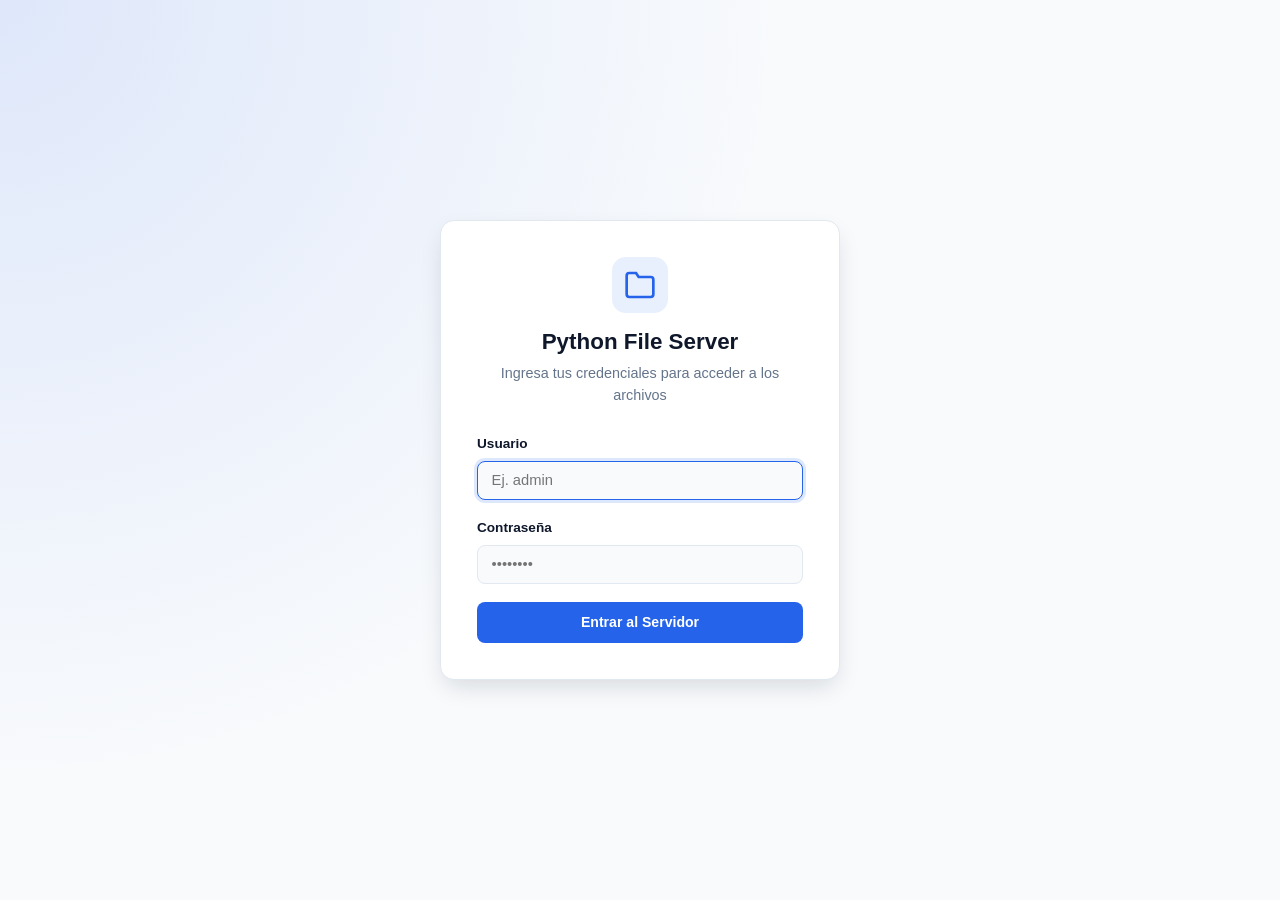
==== templates/login.html @ 7e4330cb "feat: initial commit of Python Modern File Server" ====
<!DOCTYPE html>
<html lang="es">
<head>
  <meta charset="UTF-8" />
  <meta name="viewport" content="width=device-width, initial-scale=1.0" />
  <title>Iniciar Sesión — File Server</title>
  <link rel="stylesheet" href="/static/styles.css" />
</head>
<body class="login-body">
  <div class="login-card">
    <div class="login-header">
      <div class="brand-logo">
        <svg viewBox="0 0 24 24" width="32" height="32" fill="none" stroke="currentColor" stroke-width="2">
          <path d="M22 19a2 2 0 0 1-2 2H4a2 2 0 0 1-2-2V5a2 2 0 0 1 2-2h5l2 3h9a2 2 0 0 1 2 2z"></path>
        </svg>
      </div>
      <h1>Python File Server</h1>
      <p>Ingresa tus credenciales para acceder a los archivos</p>
    </div>

    <form id="loginForm" class="login-form">
      <div id="loginError" class="alert-error hidden"></div>

      <div class="form-group">
        <label for="username">Usuario</label>
        <input type="text" id="username" name="username" placeholder="Ej. admin" required autocomplete="username" autofocus />
      </div>

      <div class="form-group">
        <label for="password">Contraseña</label>
        <input type="password" id="password" name="password" placeholder="••••••••" required autocomplete="current-password" />
      </div>

      <button type="submit" id="submitBtn" class="btn btn-primary btn-block">
        <span>Entrar al Servidor</span>
      </button>
    </form>
  </div>

  <script>
    const form = document.getElementById('loginForm');
    const errorBox = document.getElementById('loginError');
    const submitBtn = document.getElementById('submitBtn');

    form.addEventListener('submit', async (e) => {
      e.preventDefault();
      errorBox.classList.add('hidden');
      submitBtn.disabled = true;

      const username = document.getElementById('username').value.trim();
      const password = document.getElementById('password').value;

      try {
        const res = await fetch('/api/login', {
          method: 'POST',
          headers: { 'Content-Type': 'application/json' },
          body: JSON.stringify({ username, password })
        });
        const data = await res.json();
        if (res.ok && data.ok) {
          window.location.href = '/';
        } else {
          errorBox.textContent = data.error || 'Error de autenticación';
          errorBox.classList.remove('hidden');
        }
      } catch (err) {
        errorBox.textContent = 'No se pudo conectar con el servidor.';
        errorBox.classList.remove('hidden');
      } finally {
        submitBtn.disabled = false;
      }
    });
  </script>
</body>
</html>
---- static/styles.css ----
:root {
  --bg: #f8fafc;
  --surface: #ffffff;
  --surface-hover: #f1f5f9;
  --border: #e2e8f0;
  --text: #0f172a;
  --text-muted: #64748b;
  --primary: #2563eb;
  --primary-hover: #1d4ed8;
  --danger: #ef4444;
  --danger-hover: #dc2626;
  --success: #10b981;
  --folder-color: #f59e0b;
  --file-color: #3b82f6;
  --shadow: 0 1px 3px rgba(15, 23, 42, 0.08), 0 1px 2px rgba(15, 23, 42, 0.04);
  --shadow-lg: 0 10px 25px -5px rgba(15, 23, 42, 0.15);
  --radius: 10px;
}

[data-theme="dark"] {
  --bg: #0b1120;
  --surface: #1e293b;
  --surface-hover: #334155;
  --border: #334155;
  --text: #f8fafc;
  --text-muted: #94a3b8;
  --primary: #3b82f6;
  --primary-hover: #2563eb;
  --shadow: 0 1px 3px rgba(0, 0, 0, 0.3);
  --shadow-lg: 0 10px 25px -5px rgba(0, 0, 0, 0.5);
}

* {
  box-sizing: border-box;
  margin: 0;
  padding: 0;
}

body {
  font-family: -apple-system, BlinkMacSystemFont, "Segoe UI", Roboto, Inter, sans-serif;
  background-color: var(--bg);
  color: var(--text);
  line-height: 1.5;
  min-height: 100vh;
}

.hidden {
  display: none !important;
}

/* --- Login Page --- */
.login-body {
  display: flex;
  align-items: center;
  justify-content: center;
  padding: 1.5rem;
  background: radial-gradient(circle at top left, rgba(37, 99, 235, 0.12), transparent 50%), var(--bg);
}

.login-card {
  background: var(--surface);
  border: 1px solid var(--border);
  border-radius: 14px;
  box-shadow: var(--shadow-lg);
  width: 100%;
  max-width: 400px;
  padding: 2.25rem;
}

.login-header {
  text-align: center;
  margin-bottom: 1.75rem;
}

.brand-logo {
  width: 56px;
  height: 56px;
  border-radius: 14px;
  background: rgba(37, 99, 235, 0.1);
  color: var(--primary);
  display: inline-flex;
  align-items: center;
  justify-content: center;
  margin-bottom: 0.75rem;
}

.login-header h1 {
  font-size: 1.4rem;
  font-weight: 700;
}

.login-header p {
  font-size: 0.9rem;
  color: var(--text-muted);
  margin-top: 0.25rem;
}

.form-group {
  margin-bottom: 1.15rem;
}

.form-group label,
.modal-body label {
  display: block;
  font-size: 0.85rem;
  font-weight: 600;
  margin-bottom: 0.4rem;
}

input[type="text"],
input[type="password"],
input[type="search"] {
  width: 100%;
  padding: 0.65rem 0.85rem;
  border: 1px solid var(--border);
  border-radius: 8px;
  background: var(--bg);
  color: var(--text);
  font-size: 0.92rem;
  outline: none;
  transition: border-color 0.15s, box-shadow 0.15s;
}

input:focus {
  border-color: var(--primary);
  box-shadow: 0 0 0 3px rgba(37, 99, 235, 0.15);
}

.alert-error {
  background: rgba(239, 68, 68, 0.1);
  color: var(--danger);
  border: 1px solid rgba(239, 68, 68, 0.25);
  border-radius: 8px;
  padding: 0.65rem 0.85rem;
  font-size: 0.85rem;
  margin-bottom: 1rem;
}

/* --- Topbar --- */
.topbar {
  background: var(--surface);
  border-bottom: 1px solid var(--border);
  padding: 0.75rem 1.5rem;
  display: flex;
  align-items: center;
  justify-content: space-between;
  gap: 1rem;
  position: sticky;
  top: 0;
  z-index: 20;
}

.topbar-left {
  display: flex;
  align-items: center;
  gap: 1.25rem;
  flex: 1;
}

.brand {
  display: flex;
  align-items: center;
  gap: 0.6rem;
  cursor: pointer;
  user-select: none;
}

.brand-icon {
  background: var(--primary);
  color: #fff;
  width: 36px;
  height: 36px;
  border-radius: 8px;
  display: flex;
  align-items: center;
  justify-content: center;
}

.brand-title {
  font-weight: 700;
  font-size: 1.1rem;
  white-space: nowrap;
}

.search-wrapper {
  position: relative;
  max-width: 360px;
  width: 100%;
}

.search-icon {
  position: absolute;
  left: 0.75rem;
  top: 50%;
  transform: translateY(-50%);
  color: var(--text-muted);
  pointer-events: none;
}

#searchInput {
  padding-left: 2.25rem;
}

.topbar-right {
  display: flex;
  align-items: center;
  gap: 0.85rem;
}

.disk-info {
  display: flex;
  flex-direction: column;
  gap: 0.25rem;
  min-width: 145px;
}

.disk-text {
  font-size: 0.75rem;
  color: var(--text-muted);
  text-align: right;
}

.disk-bar {
  height: 6px;
  background: var(--border);
  border-radius: 999px;
  overflow: hidden;
}

.disk-fill {
  height: 100%;
  background: var(--primary);
  transition: width 0.3s ease;
}

/* --- Buttons --- */
.btn {
  display: inline-flex;
  align-items: center;
  justify-content: center;
  gap: 0.45rem;
  padding: 0.55rem 1rem;
  border-radius: 8px;
  font-size: 0.88rem;
  font-weight: 600;
  border: 1px solid transparent;
  cursor: pointer;
  text-decoration: none;
  transition: all 0.15s ease;
  white-space: nowrap;
}

.btn:disabled {
  opacity: 0.6;
  cursor: not-allowed;
}

.btn-block {
  width: 100%;
  padding: 0.7rem;
}

.btn-sm {
  padding: 0.4rem 0.75rem;
  font-size: 0.82rem;
}

.btn-icon {
  padding: 0.5rem;
  background: transparent;
  border: 1px solid var(--border);
  color: var(--text);
}

.btn-icon:hover {
  background: var(--surface-hover);
}

.btn-primary {
  background: var(--primary);
  color: #ffffff;
}

.btn-primary:hover {
  background: var(--primary-hover);
}

.btn-secondary {
  background: var(--surface);
  color: var(--text);
  border-color: var(--border);
}

.btn-secondary:hover {
  background: var(--surface-hover);
}

.btn-outline {
  background: transparent;
  color: var(--text);
  border-color: var(--border);
}

.btn-outline:hover {
  background: var(--surface-hover);
}

/* --- Container & Toolbar --- */
.container {
  max-width: 1200px;
  margin: 0 auto;
  padding: 1.5rem;
}

.toolbar {
  display: flex;
  align-items: center;
  justify-content: space-between;
  flex-wrap: wrap;
  gap: 1rem;
  margin-bottom: 1.25rem;
}

.breadcrumbs {
  display: flex;
  align-items: center;
  flex-wrap: wrap;
  gap: 0.35rem;
  font-size: 0.95rem;
}

.crumb {
  color: var(--text-muted);
  cursor: pointer;
  padding: 0.25rem 0.5rem;
  border-radius: 6px;
  font-weight: 500;
  transition: background 0.15s, color 0.15s;
}

.crumb:hover {
  background: var(--surface-hover);
  color: var(--text);
}

.crumb.active {
  color: var(--text);
  font-weight: 700;
}

.crumb-sep {
  color: var(--text-muted);
  user-select: none;
}

.toolbar-actions {
  display: flex;
  align-items: center;
  gap: 0.6rem;
}

/* --- Upload Progress --- */
.upload-panel {
  background: var(--surface);
  border: 1px solid var(--border);
  border-radius: var(--radius);
  padding: 0.9rem 1.15rem;
  margin-bottom: 1.25rem;
  box-shadow: var(--shadow);
}

.upload-panel-header {
  display: flex;
  justify-content: space-between;
  font-size: 0.85rem;
  font-weight: 600;
  margin-bottom: 0.45rem;
}

.progress-track {
  height: 8px;
  background: var(--border);
  border-radius: 99px;
  overflow: hidden;
}

.progress-fill {
  height: 100%;
  background: var(--primary);
  transition: width 0.15s ease;
}

/* --- File Table --- */
.card {
  background: var(--surface);
  border: 1px solid var(--border);
  border-radius: var(--radius);
  box-shadow: var(--shadow);
  overflow: hidden;
}

.table-responsive {
  width: 100%;
  overflow-x: auto;
}

.file-table {
  width: 100%;
  border-collapse: collapse;
  text-align: left;
}

.file-table th {
  font-size: 0.78rem;
  text-transform: uppercase;
  letter-spacing: 0.04em;
  color: var(--text-muted);
  padding: 0.85rem 1.15rem;
  border-bottom: 1px solid var(--border);
  background: var(--bg);
}

.file-table td {
  padding: 0.8rem 1.15rem;
  border-bottom: 1px solid var(--border);
  font-size: 0.92rem;
  vertical-align: middle;
}

.file-table tbody tr:last-child td {
  border-bottom: none;
}

.file-table tbody tr:hover {
  background: var(--surface-hover);
}

.col-name {
  width: 50%;
}

.col-size,
.col-date {
  white-space: nowrap;
  color: var(--text-muted);
  font-size: 0.86rem;
}

.col-actions {
  text-align: right;
  white-space: nowrap;
}

.item-cell {
  display: flex;
  align-items: center;
  gap: 0.75rem;
  cursor: pointer;
}

.item-icon {
  flex-shrink: 0;
  display: flex;
  align-items: center;
  justify-content: center;
}

.item-icon.folder {
  color: var(--folder-color);
}

.item-icon.file {
  color: var(--file-color);
}

.item-name {
  font-weight: 500;
  color: var(--text);
  word-break: break-all;
}

.item-cell:hover .item-name {
  color: var(--primary);
}

.action-group {
  display: inline-flex;
  align-items: center;
  gap: 0.35rem;
}

.action-btn {
  background: transparent;
  border: 1px solid transparent;
  color: var(--text-muted);
  width: 32px;
  height: 32px;
  border-radius: 6px;
  display: inline-flex;
  align-items: center;
  justify-content: center;
  cursor: pointer;
  transition: all 0.15s;
}

.action-btn:hover {
  background: var(--bg);
  border-color: var(--border);
  color: var(--text);
}

.action-btn.danger:hover {
  color: var(--danger);
  border-color: rgba(239, 68, 68, 0.3);
  background: rgba(239, 68, 68, 0.08);
}

/* --- Empty State --- */
.empty-state {
  text-align: center;
  padding: 3.5rem 1.5rem;
  color: var(--text-muted);
}

.empty-state svg {
  margin-bottom: 0.75rem;
  opacity: 0.6;
}

.empty-state h3 {
  color: var(--text);
  font-size: 1.05rem;
  margin-bottom: 0.25rem;
}

.empty-state p {
  font-size: 0.88rem;
}

/* --- Drop Overlay --- */
.drop-overlay {
  position: fixed;
  inset: 0;
  background: rgba(15, 23, 42, 0.75);
  backdrop-filter: blur(4px);
  z-index: 100;
  display: flex;
  align-items: center;
  justify-content: center;
  padding: 2rem;
}

.drop-box {
  border: 3px dashed #60a5fa;
  border-radius: 20px;
  padding: 3.5rem 4rem;
  text-align: center;
  color: #ffffff;
  background: rgba(37, 99, 235, 0.15);
  pointer-events: none;
}

.drop-box h2 {
  margin-top: 1rem;
  font-size: 1.5rem;
}

.drop-box p {
  opacity: 0.85;
  margin-top: 0.35rem;
}

/* --- Modals --- */
.modal-backdrop {
  position: fixed;
  inset: 0;
  background: rgba(15, 23, 42, 0.6);
  backdrop-filter: blur(2px);
  display: flex;
  align-items: center;
  justify-content: center;
  padding: 1.25rem;
  z-index: 50;
}

.modal {
  background: var(--surface);
  border: 1px solid var(--border);
  border-radius: 12px;
  width: 100%;
  max-width: 440px;
  box-shadow: var(--shadow-lg);
  overflow: hidden;
}

.modal-lg {
  max-width: 820px;
}

.modal-header {
  display: flex;
  align-items: center;
  justify-content: space-between;
  padding: 1rem 1.25rem;
  border-bottom: 1px solid var(--border);
}

.modal-header h3 {
  font-size: 1.05rem;
  font-weight: 700;
  word-break: break-all;
}

.btn-close {
  background: none;
  border: none;
  font-size: 1.5rem;
  line-height: 1;
  color: var(--text-muted);
  cursor: pointer;
}

.modal-body {
  padding: 1.25rem;
}

.modal-footer {
  padding: 0.85rem 1.25rem;
  border-top: 1px solid var(--border);
  display: flex;
  justify-content: flex-end;
  gap: 0.6rem;
  background: var(--bg);
}

.preview-container {
  max-height: 70vh;
  overflow: auto;
  display: flex;
  align-items: center;
  justify-content: center;
}

.preview-container img,
.preview-container video {
  max-width: 100%;
  max-height: 62vh;
  border-radius: 6px;
}

.preview-container pre {
  width: 100%;
  background: var(--bg);
  padding: 1rem;
  border-radius: 8px;
  border: 1px solid var(--border);
  overflow-x: auto;
  font-size: 0.84rem;
  color: var(--text);
  white-space: pre-wrap;
}

/* --- Toasts --- */
.toast-container {
  position: fixed;
  bottom: 1.25rem;
  right: 1.25rem;
  display: flex;
  flex-direction: column;
  gap: 0.6rem;
  z-index: 90;
}

.toast {
  background: var(--surface);
  color: var(--text);
  border: 1px solid var(--border);
  border-left: 4px solid var(--primary);
  padding: 0.75rem 1rem;
  border-radius: 8px;
  box-shadow: var(--shadow-lg);
  font-size: 0.88rem;
  font-weight: 500;
  min-width: 240px;
  animation: slideIn 0.2s ease;
}

.toast.error {
  border-left-color: var(--danger);
}

.toast.success {
  border-left-color: var(--success);
}

@keyframes slideIn {
  from {
    opacity: 0;
    transform: translateY(10px);
  }
  to {
    opacity: 1;
    transform: translateY(0);
  }
}

@media (max-width: 680px) {
  .disk-info,
  .hide-mobile,
  .col-date {
    display: none;
  }
  .topbar {
    padding: 0.65rem 1rem;
  }
  .container {
    padding: 1rem;
  }
}
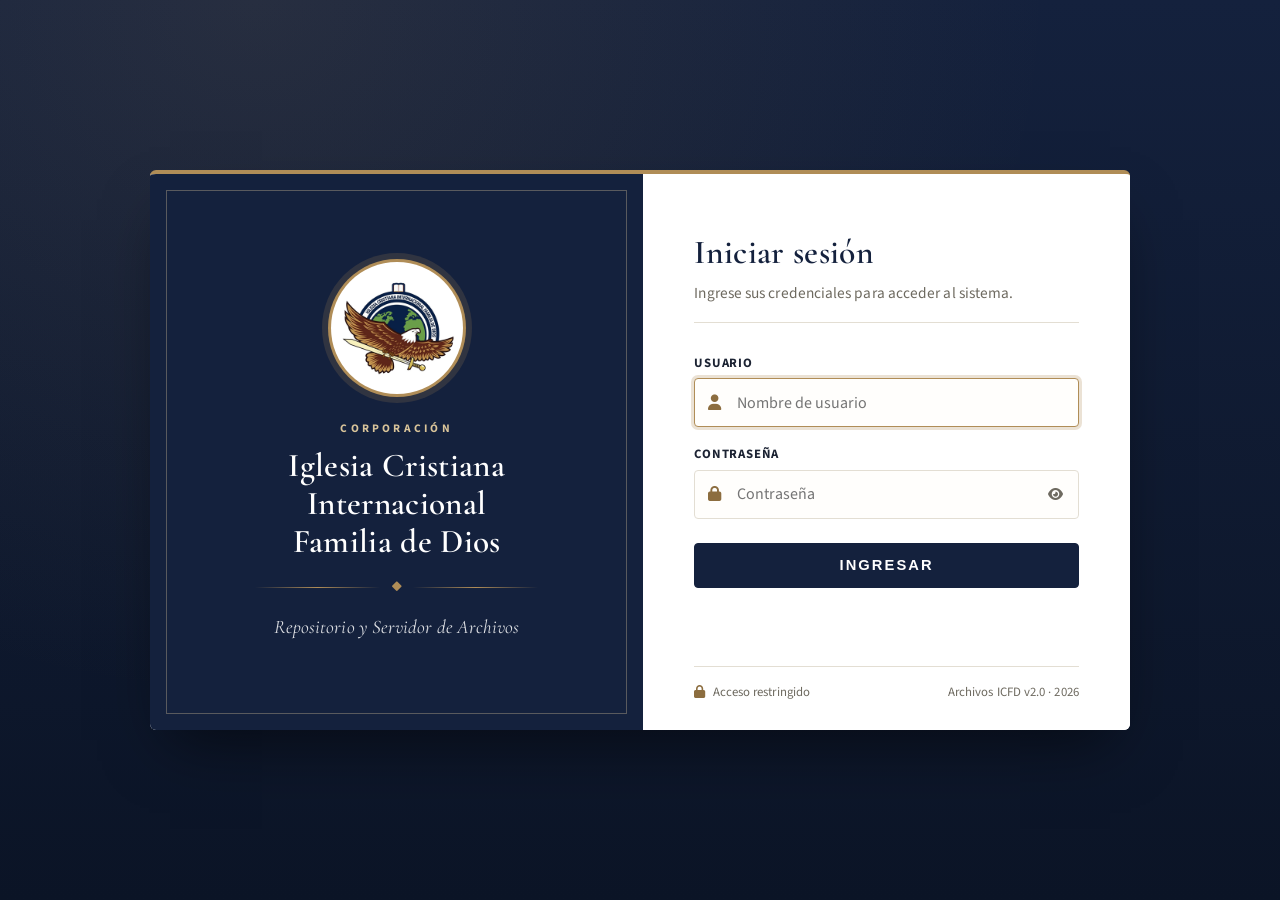
==== commit 61156d08: "style: apply institutional ICFD branding (navy & gold theme, typography, logo, split login)" ====
--- a/templates/login.html
+++ b/templates/login.html
@@ -3,41 +3,82 @@
 <head>
   <meta charset="UTF-8" />
   <meta name="viewport" content="width=device-width, initial-scale=1.0" />
-  <title>Iniciar Sesión — File Server</title>
+  <title>Iniciar Sesión · Archivos ICFD</title>
+  <!-- Tipografías Institucionales ICFD -->
+  <link rel="preconnect" href="https://fonts.googleapis.com" />
+  <link rel="preconnect" href="https://fonts.gstatic.com" crossorigin />
+  <link href="https://fonts.googleapis.com/css2?family=Cormorant+Garamond:ital,wght@0,500;0,600;0,700;1,600;1,700&family=Source+Sans+3:wght@400;500;600;700&display=swap" rel="stylesheet" />
+  <!-- Font Awesome 6 -->
+  <link rel="stylesheet" href="https://cdnjs.cloudflare.com/ajax/libs/font-awesome/6.5.1/css/all.min.css" />
   <link rel="stylesheet" href="/static/styles.css" />
 </head>
 <body class="login-body">
-  <div class="login-card">
-    <div class="login-header">
-      <div class="brand-logo">
-        <svg viewBox="0 0 24 24" width="32" height="32" fill="none" stroke="currentColor" stroke-width="2">
-          <path d="M22 19a2 2 0 0 1-2 2H4a2 2 0 0 1-2-2V5a2 2 0 0 1 2-2h5l2 3h9a2 2 0 0 1 2 2z"></path>
-        </svg>
-      </div>
-      <h1>Python File Server</h1>
-      <p>Ingresa tus credenciales para acceder a los archivos</p>
-    </div>
-
-    <form id="loginForm" class="login-form">
-      <div id="loginError" class="alert-error hidden"></div>
-
-      <div class="form-group">
-        <label for="username">Usuario</label>
-        <input type="text" id="username" name="username" placeholder="Ej. admin" required autocomplete="username" autofocus />
+  <div class="login-wrapper">
+    <div class="login-card-split">
+      <!-- Panel Institucional ICFD -->
+      <div class="hero-panel">
+        <div class="hero-seal">
+          <img src="/static/img/logo.png" alt="Logo ICFD" />
+        </div>
+        <div class="hero-eyebrow">Corporación</div>
+        <h1 class="hero-title">Iglesia Cristiana Internacional<br />Familia de Dios</h1>
+        <div class="hero-rule"><i class="fas fa-diamond"></i></div>
+        <div class="hero-subtitle">Repositorio y Servidor de Archivos</div>
       </div>
 
-      <div class="form-group">
-        <label for="password">Contraseña</label>
-        <input type="password" id="password" name="password" placeholder="••••••••" required autocomplete="current-password" />
+      <!-- Panel de Formulario -->
+      <div class="form-panel">
+        <div>
+          <h2 class="form-title">Iniciar sesión</h2>
+          <p class="form-sub">Ingrese sus credenciales para acceder al sistema.</p>
+
+          <form id="loginForm">
+            <div id="loginError" class="alert-error hidden"></div>
+
+            <div class="form-group">
+              <label for="username" class="form-label">Usuario</label>
+              <div class="input-group-custom">
+                <i class="fas fa-user input-icon"></i>
+                <input type="text" id="username" name="username" class="form-control-icfd" placeholder="Nombre de usuario" required autocomplete="username" autofocus />
+              </div>
+            </div>
+
+            <div class="form-group" style="margin-bottom: 1.5rem;">
+              <label for="password" class="form-label">Contraseña</label>
+              <div class="input-group-custom">
+                <i class="fas fa-lock input-icon"></i>
+                <input type="password" id="password" name="password" class="form-control-icfd" placeholder="Contraseña" required autocomplete="current-password" />
+                <button type="button" class="btn-toggle-password" id="togglePassword" title="Mostrar u ocultar contraseña">
+                  <i class="fas fa-eye" id="togglePasswordIcon"></i>
+                </button>
+              </div>
+            </div>
+
+            <button type="submit" id="submitBtn" class="btn-login">Ingresar</button>
+          </form>
+        </div>
+
+        <div class="login-footer">
+          <span><i class="fas fa-lock"></i> Acceso restringido</span>
+          <span>Archivos ICFD v2.0 · 2026</span>
+        </div>
       </div>
-
-      <button type="submit" id="submitBtn" class="btn btn-primary btn-block">
-        <span>Entrar al Servidor</span>
-      </button>
-    </form>
+    </div>
   </div>
 
   <script>
+    const toggleBtn = document.getElementById('togglePassword');
+    const passwordInput = document.getElementById('password');
+    const icon = document.getElementById('togglePasswordIcon');
+    if (toggleBtn && passwordInput && icon) {
+      toggleBtn.addEventListener('click', () => {
+        const isPassword = passwordInput.getAttribute('type') === 'password';
+        passwordInput.setAttribute('type', isPassword ? 'text' : 'password');
+        icon.classList.toggle('fa-eye', !isPassword);
+        icon.classList.toggle('fa-eye-slash', isPassword);
+      });
+    }
+
     const form = document.getElementById('loginForm');
     const errorBox = document.getElementById('loginError');
     const submitBtn = document.getElementById('submitBtn');
--- a/static/styles.css
+++ b/static/styles.css
@@ -1,33 +1,73 @@
+/* =====================================================================
+   ARCHIVOS ICFD — Tema institucional "Azul marino y dorado"
+   Basado en la identidad visual de ERP ICFD (Iglesia Cristiana
+   Internacional Familia de Dios).
+   ===================================================================== */
+
 :root {
-  --bg: #f8fafc;
-  --surface: #ffffff;
-  --surface-hover: #f1f5f9;
-  --border: #e2e8f0;
-  --text: #0f172a;
-  --text-muted: #64748b;
-  --primary: #2563eb;
-  --primary-hover: #1d4ed8;
-  --danger: #ef4444;
-  --danger-hover: #dc2626;
-  --success: #10b981;
-  --folder-color: #f59e0b;
-  --file-color: #3b82f6;
-  --shadow: 0 1px 3px rgba(15, 23, 42, 0.08), 0 1px 2px rgba(15, 23, 42, 0.04);
-  --shadow-lg: 0 10px 25px -5px rgba(15, 23, 42, 0.15);
-  --radius: 10px;
+  /* Paleta institucional ICFD */
+  --icfd-navy-950: #0B1426;
+  --icfd-navy-900: #111D35;
+  --icfd-navy-800: #14213D;
+  --icfd-navy-700: #1F3157;
+  --icfd-navy-600: #2C4270;
+  --icfd-navy-100: #E6EAF2;
+  --icfd-gold:       #B08D57;
+  --icfd-gold-dark:  #8C6D3F;
+  --icfd-gold-light: #D9C49A;
+  --icfd-gold-50:    #F6F0E4;
+  --icfd-ivory:      #F7F5F0;
+  --icfd-paper:      #FFFFFF;
+  --icfd-line:       #E3DED3;
+  --icfd-line-soft:  #EEEAE1;
+  --icfd-ink:        #1C2333;
+  --icfd-muted:      #6E6A60;
+
+  /* Colores semánticos sobrios */
+  --icfd-green:  #2F6B4F;
+  --icfd-red:    #9B2C2C;
+  --icfd-blue:   #3D5A80;
+  --icfd-amber:  #A86F1D;
+
+  --icfd-serif: 'Cormorant Garamond', 'Georgia', 'Times New Roman', serif;
+  --icfd-sans:  'Source Sans 3', 'Segoe UI', -apple-system, BlinkMacSystemFont, Roboto, sans-serif;
+
+  --icfd-radius: 6px;
+  --icfd-radius-sm: 4px;
+  --icfd-shadow: 0 1px 2px rgba(17, 29, 53, 0.04), 0 8px 24px rgba(17, 29, 53, 0.06);
+
+  /* Variables mapeadas a la interfaz */
+  --bg: var(--icfd-ivory);
+  --surface: var(--icfd-paper);
+  --surface-hover: var(--icfd-gold-50);
+  --border: var(--icfd-line);
+  --text: var(--icfd-ink);
+  --text-muted: var(--icfd-muted);
+  --primary: var(--icfd-navy-800);
+  --primary-hover: var(--icfd-navy-700);
+  --danger: var(--icfd-red);
+  --danger-hover: #742020;
+  --success: var(--icfd-green);
+  --folder-color: var(--icfd-gold);
+  --file-color: var(--icfd-navy-700);
+  --shadow: var(--icfd-shadow);
+  --shadow-lg: 0 14px 30px rgba(11, 20, 38, 0.16);
+  --radius: var(--icfd-radius);
 }
 
 [data-theme="dark"] {
-  --bg: #0b1120;
-  --surface: #1e293b;
-  --surface-hover: #334155;
-  --border: #334155;
-  --text: #f8fafc;
-  --text-muted: #94a3b8;
-  --primary: #3b82f6;
-  --primary-hover: #2563eb;
-  --shadow: 0 1px 3px rgba(0, 0, 0, 0.3);
-  --shadow-lg: 0 10px 25px -5px rgba(0, 0, 0, 0.5);
+  --bg: #0B1426;
+  --surface: #111D35;
+  --surface-hover: #1F3157;
+  --border: #2C4270;
+  --text: #F7F5F0;
+  --text-muted: #D9C49A;
+  --primary: #B08D57;
+  --primary-hover: #8C6D3F;
+  --folder-color: #D9C49A;
+  --file-color: #E6EAF2;
+  --shadow: 0 2px 10px rgba(0, 0, 0, 0.4);
+  --shadow-lg: 0 14px 32px rgba(0, 0, 0, 0.65);
 }
 
 * {
@@ -36,111 +76,370 @@
   padding: 0;
 }
 
+html {
+  -webkit-font-smoothing: antialiased;
+}
+
 body {
-  font-family: -apple-system, BlinkMacSystemFont, "Segoe UI", Roboto, Inter, sans-serif;
+  font-family: var(--icfd-sans);
   background-color: var(--bg);
   color: var(--text);
   line-height: 1.5;
   min-height: 100vh;
+  display: flex;
+  flex-direction: column;
+  letter-spacing: 0.005em;
+}
+
+::selection {
+  background: var(--icfd-gold-light);
+  color: var(--icfd-navy-900);
+}
+
+h1, h2, h3, h4, h5 {
+  font-family: var(--icfd-serif);
+  font-weight: 600;
+  color: var(--text);
+  letter-spacing: 0.01em;
+}
+
+h1 > i, h2 > i, h3 > i, .section-heading > i {
+  color: var(--icfd-gold);
+  margin-right: 0.4rem;
+}
+
+.section-heading {
+  font-size: 1.75rem;
 }
 
 .hidden {
   display: none !important;
 }
 
-/* --- Login Page --- */
+/* =====================================================================
+   PÁGINA DE LOGIN INSTITUCIONAL ICFD (Split Hero + Form)
+   ===================================================================== */
 .login-body {
+  min-height: 100vh;
+  margin: 0;
   display: flex;
   align-items: center;
   justify-content: center;
-  padding: 1.5rem;
-  background: radial-gradient(circle at top left, rgba(37, 99, 235, 0.12), transparent 50%), var(--bg);
-}
-
-.login-card {
-  background: var(--surface);
-  border: 1px solid var(--border);
-  border-radius: 14px;
-  box-shadow: var(--shadow-lg);
+  padding: clamp(12px, 3vh, 32px);
+  background-color: var(--icfd-navy-900);
+  background-image:
+    radial-gradient(ellipse at 20% 0%, rgba(176, 141, 87, 0.12) 0%, transparent 55%),
+    linear-gradient(180deg, var(--icfd-navy-800) 0%, var(--icfd-navy-950) 100%);
+}
+
+.login-wrapper {
   width: 100%;
-  max-width: 400px;
-  padding: 2.25rem;
-}
-
-.login-header {
+  max-width: 980px;
+}
+
+.login-card-split {
+  display: flex;
+  min-height: clamp(460px, 68vh, 560px);
+  background: var(--icfd-paper);
+  border-radius: var(--icfd-radius);
+  overflow: hidden;
+  box-shadow: 0 30px 60px -20px rgba(0, 0, 0, 0.55);
+  border-top: 4px solid var(--icfd-gold);
+}
+
+/* Panel izquierdo institucional */
+.hero-panel {
+  flex: 1.05;
+  position: relative;
+  display: flex;
+  flex-direction: column;
+  align-items: center;
+  justify-content: center;
   text-align: center;
-  margin-bottom: 1.75rem;
-}
-
-.brand-logo {
-  width: 56px;
-  height: 56px;
-  border-radius: 14px;
-  background: rgba(37, 99, 235, 0.1);
-  color: var(--primary);
-  display: inline-flex;
-  align-items: center;
-  justify-content: center;
-  margin-bottom: 0.75rem;
-}
-
-.login-header h1 {
-  font-size: 1.4rem;
+  padding: clamp(28px, 5vh, 52px) clamp(24px, 3.5vw, 48px);
+  color: #fff;
+  background: var(--icfd-navy-800);
+}
+
+.hero-panel::before {
+  content: "";
+  position: absolute;
+  inset: 16px;
+  border: 1px solid rgba(217, 196, 154, 0.35);
+  pointer-events: none;
+}
+
+.hero-seal {
+  width: 132px;
+  height: 132px;
+  border-radius: 50%;
+  background: #fff;
+  padding: 8px;
+  box-shadow: 0 0 0 3px var(--icfd-gold), 0 0 0 9px rgba(176, 141, 87, 0.18);
+  margin-bottom: 1.6rem;
+  overflow: hidden;
+}
+
+.hero-seal img {
+  width: 100%;
+  height: 100%;
+  object-fit: contain;
+  border-radius: 50%;
+}
+
+.hero-eyebrow {
+  font-size: 0.72rem;
   font-weight: 700;
-}
-
-.login-header p {
-  font-size: 0.9rem;
-  color: var(--text-muted);
-  margin-top: 0.25rem;
-}
-
+  letter-spacing: 0.28em;
+  text-transform: uppercase;
+  color: var(--icfd-gold-light);
+  margin-bottom: 0.6rem;
+}
+
+.hero-title {
+  font-family: var(--icfd-serif);
+  font-size: clamp(1.7rem, 2.6vw, 2.15rem);
+  font-weight: 600;
+  line-height: 1.15;
+  color: #fff !important;
+  margin: 0;
+}
+
+.hero-rule {
+  display: flex;
+  align-items: center;
+  gap: 0.7rem;
+  width: 70%;
+  margin: 1.3rem auto;
+  color: var(--icfd-gold);
+  font-size: 0.6rem;
+}
+
+.hero-rule::before,
+.hero-rule::after {
+  content: "";
+  flex: 1;
+  height: 1px;
+  background: linear-gradient(90deg, transparent, var(--icfd-gold), transparent);
+}
+
+.hero-subtitle {
+  font-family: var(--icfd-serif);
+  font-style: italic;
+  font-size: 1.2rem;
+  color: rgba(255, 255, 255, 0.85);
+}
+
+/* Panel derecho de formulario */
+.form-panel {
+  flex: 1;
+  display: flex;
+  flex-direction: column;
+  justify-content: space-between;
+  padding: clamp(32px, 6vh, 56px) clamp(28px, 4vw, 56px) 28px;
+  background: var(--icfd-paper);
+  color: var(--icfd-ink);
+}
+
+.form-title {
+  font-family: var(--icfd-serif);
+  font-size: 2.1rem;
+  font-weight: 600;
+  color: var(--icfd-navy-800) !important;
+  margin: 0;
+}
+
+.form-sub {
+  color: var(--icfd-muted);
+  margin: 0.2rem 0 1.9rem;
+  padding-bottom: 1.1rem;
+  border-bottom: 1px solid var(--icfd-line);
+  font-size: 0.96rem;
+}
+
+.form-label {
+  display: block;
+  font-size: 0.76rem;
+  font-weight: 700;
+  letter-spacing: 0.12em;
+  text-transform: uppercase;
+  color: var(--icfd-navy-700);
+  margin-bottom: 0.4rem;
+}
+
+.input-group-custom {
+  position: relative;
+}
+
+.input-group-custom .input-icon {
+  position: absolute;
+  left: 14px;
+  top: 50%;
+  transform: translateY(-50%);
+  color: var(--icfd-gold-dark);
+  font-size: 0.95rem;
+  pointer-events: none;
+}
+
+.form-control-icfd {
+  width: 100%;
+  padding: 0.78rem 2.8rem 0.78rem 2.6rem !important;
+  font-size: 1rem !important;
+  background: #FFFEFC !important;
+  color: var(--icfd-ink) !important;
+  border: 1px solid var(--icfd-line) !important;
+  border-radius: var(--icfd-radius-sm) !important;
+}
+
+.form-control-icfd:focus {
+  border-color: var(--icfd-gold) !important;
+  box-shadow: 0 0 0 3px rgba(176, 141, 87, 0.25) !important;
+}
+
+.btn-toggle-password {
+  position: absolute;
+  right: 8px;
+  top: 50%;
+  transform: translateY(-50%);
+  border: none;
+  background: transparent;
+  color: var(--icfd-muted);
+  padding: 6px 8px;
+  cursor: pointer;
+}
+
+.btn-toggle-password:hover {
+  color: var(--icfd-navy-800);
+}
+
+.btn-login {
+  width: 100%;
+  padding: 0.85rem;
+  font-size: 0.92rem;
+  font-weight: 700;
+  letter-spacing: 0.14em;
+  text-transform: uppercase;
+  color: #fff;
+  background: var(--icfd-navy-800);
+  border: 1px solid var(--icfd-navy-800);
+  border-radius: var(--icfd-radius-sm);
+  cursor: pointer;
+  transition: background-color 0.2s ease, border-color 0.2s ease;
+}
+
+.btn-login:hover,
+.btn-login:focus {
+  color: #fff;
+  background: var(--icfd-navy-700);
+  border-color: var(--icfd-gold);
+}
+
+.login-footer {
+  margin-top: 2rem;
+  padding-top: 1rem;
+  border-top: 1px solid var(--icfd-line);
+  display: flex;
+  justify-content: space-between;
+  font-size: 0.8rem;
+  color: var(--icfd-muted);
+}
+
+.login-footer i {
+  color: var(--icfd-gold-dark);
+  margin-right: 0.25rem;
+}
+
+@media (max-width: 820px) {
+  .login-card-split {
+    flex-direction: column;
+  }
+  .hero-panel {
+    padding: 36px 24px 30px;
+  }
+  .hero-seal {
+    width: 96px;
+    height: 96px;
+    margin-bottom: 1.1rem;
+  }
+  .hero-rule {
+    margin: 0.9rem auto;
+  }
+  .form-panel {
+    padding: 30px 24px 22px;
+  }
+}
+
+/* =====================================================================
+   FORMULARIOS GENERALES Y ALERTAS
+   ===================================================================== */
 .form-group {
-  margin-bottom: 1.15rem;
+  margin-bottom: 1.1rem;
 }
 
 .form-group label,
 .modal-body label {
   display: block;
-  font-size: 0.85rem;
-  font-weight: 600;
-  margin-bottom: 0.4rem;
+  font-size: 0.8rem;
+  font-weight: 700;
+  letter-spacing: 0.06em;
+  text-transform: uppercase;
+  color: var(--text);
+  margin-bottom: 0.35rem;
 }
 
 input[type="text"],
 input[type="password"],
-input[type="search"] {
+input[type="search"],
+input[type="number"],
+.form-select {
   width: 100%;
-  padding: 0.65rem 0.85rem;
+  padding: 0.6rem 0.8rem;
   border: 1px solid var(--border);
-  border-radius: 8px;
-  background: var(--bg);
-  color: var(--text);
-  font-size: 0.92rem;
+  border-radius: var(--icfd-radius-sm);
+  background: var(--surface);
+  color: var(--text);
+  font-size: 0.94rem;
+  font-family: var(--icfd-sans);
   outline: none;
   transition: border-color 0.15s, box-shadow 0.15s;
 }
 
-input:focus {
-  border-color: var(--primary);
-  box-shadow: 0 0 0 3px rgba(37, 99, 235, 0.15);
+input:focus,
+.form-select:focus,
+.code-editor:focus {
+  border-color: var(--icfd-gold);
+  box-shadow: 0 0 0 3px rgba(176, 141, 87, 0.25);
 }
 
 .alert-error {
-  background: rgba(239, 68, 68, 0.1);
-  color: var(--danger);
-  border: 1px solid rgba(239, 68, 68, 0.25);
-  border-radius: 8px;
+  background: #F6E7E5;
+  color: #6E1E1E;
+  border: 1px solid #E2C0BC;
+  border-left: 4px solid var(--icfd-red);
+  border-radius: var(--icfd-radius-sm);
   padding: 0.65rem 0.85rem;
-  font-size: 0.85rem;
+  font-size: 0.88rem;
   margin-bottom: 1rem;
 }
 
-/* --- Topbar --- */
+.alert-success {
+  background: #E7F0EA;
+  color: #1F4A36;
+  border: 1px solid #BFD6C8;
+  border-left: 4px solid var(--icfd-green);
+  border-radius: var(--icfd-radius-sm);
+  padding: 0.75rem;
+  font-size: 0.88rem;
+}
+
+/* =====================================================================
+   BARRA DE NAVEGACIÓN INSTITUCIONAL (Azul Marino + Borde Dorado)
+   ===================================================================== */
 .topbar {
-  background: var(--surface);
-  border-bottom: 1px solid var(--border);
-  padding: 0.75rem 1.5rem;
+  background: var(--icfd-navy-800);
+  border-bottom: 3px solid var(--icfd-gold);
+  box-shadow: 0 2px 12px rgba(11, 20, 38, 0.18);
+  padding: 0.55rem 1.75rem;
   display: flex;
   align-items: center;
   justify-content: space-between;
@@ -148,44 +447,100 @@
   position: sticky;
   top: 0;
   z-index: 20;
+  flex-wrap: wrap;
 }
 
 .topbar-left {
   display: flex;
   align-items: center;
-  gap: 1.25rem;
-  flex: 1;
+  gap: 1.5rem;
+  flex-wrap: wrap;
 }
 
 .brand {
   display: flex;
   align-items: center;
-  gap: 0.6rem;
+  gap: 0.75rem;
   cursor: pointer;
   user-select: none;
-}
-
-.brand-icon {
-  background: var(--primary);
   color: #fff;
-  width: 36px;
-  height: 36px;
-  border-radius: 8px;
-  display: flex;
-  align-items: center;
-  justify-content: center;
-}
-
-.brand-title {
+}
+
+.brand-logo-img {
+  width: 42px;
+  height: 42px;
+  border-radius: 50%;
+  background: #fff;
+  padding: 2px;
+  object-fit: contain;
+  box-shadow: 0 0 0 2px var(--icfd-gold);
+}
+
+.brand-text {
+  display: flex;
+  flex-direction: column;
+  line-height: 1.05;
+}
+
+.brand-name {
+  font-family: var(--icfd-serif);
+  font-size: 1.45rem;
   font-weight: 700;
-  font-size: 1.1rem;
-  white-space: nowrap;
+  letter-spacing: 0.05em;
+  color: #fff;
+}
+
+.brand-sub {
+  font-size: 0.65rem;
+  font-weight: 600;
+  letter-spacing: 0.22em;
+  text-transform: uppercase;
+  color: var(--icfd-gold-light);
+}
+
+/* Pestañas en barra superior */
+.nav-tabs {
+  display: flex;
+  align-items: center;
+  gap: 0.2rem;
+}
+
+.nav-tab {
+  background: transparent;
+  border: none;
+  border-bottom: 2px solid transparent;
+  color: rgba(255, 255, 255, 0.82);
+  font-family: var(--icfd-sans);
+  font-size: 0.83rem;
+  font-weight: 600;
+  letter-spacing: 0.06em;
+  text-transform: uppercase;
+  padding: 0.55rem 0.85rem;
+  cursor: pointer;
+  transition: color 0.2s ease, border-color 0.2s ease;
+}
+
+.nav-tab i {
+  color: var(--icfd-gold-light);
+  margin-right: 0.35rem;
+}
+
+.nav-tab:hover,
+.nav-tab.active {
+  color: #fff;
+  border-bottom-color: var(--icfd-gold);
+}
+
+/* Buscador y controles derechos en navbar */
+.topbar-right {
+  display: flex;
+  align-items: center;
+  gap: 0.75rem;
 }
 
 .search-wrapper {
   position: relative;
-  max-width: 360px;
-  width: 100%;
+  width: 220px;
 }
 
 .search-icon {
@@ -193,56 +548,95 @@
   left: 0.75rem;
   top: 50%;
   transform: translateY(-50%);
-  color: var(--text-muted);
+  color: var(--icfd-gold-light);
+  font-size: 0.85rem;
   pointer-events: none;
 }
 
 #searchInput {
-  padding-left: 2.25rem;
-}
-
-.topbar-right {
-  display: flex;
-  align-items: center;
-  gap: 0.85rem;
+  padding: 0.42rem 0.75rem 0.42rem 2.15rem;
+  background: rgba(255, 255, 255, 0.09);
+  border: 1px solid rgba(217, 196, 154, 0.35);
+  color: #fff;
+  font-size: 0.86rem;
+  border-radius: var(--icfd-radius-sm);
+}
+
+#searchInput::placeholder {
+  color: rgba(255, 255, 255, 0.6);
+}
+
+#searchInput:focus {
+  background: rgba(255, 255, 255, 0.15);
+  border-color: var(--icfd-gold);
+}
+
+.user-pill {
+  font-size: 0.78rem;
+  font-weight: 600;
+  background: rgba(255, 255, 255, 0.08);
+  border: 1px solid rgba(217, 196, 154, 0.35);
+  padding: 0.28rem 0.7rem;
+  border-radius: 99px;
+  color: var(--icfd-gold-light);
 }
 
 .disk-info {
   display: flex;
   flex-direction: column;
-  gap: 0.25rem;
-  min-width: 145px;
+  gap: 0.2rem;
+  min-width: 140px;
 }
 
 .disk-text {
-  font-size: 0.75rem;
-  color: var(--text-muted);
+  font-size: 0.72rem;
+  color: rgba(255, 255, 255, 0.78);
   text-align: right;
 }
 
 .disk-bar {
-  height: 6px;
-  background: var(--border);
+  height: 5px;
+  background: rgba(255, 255, 255, 0.18);
   border-radius: 999px;
   overflow: hidden;
 }
 
 .disk-fill {
   height: 100%;
-  background: var(--primary);
+  background: var(--icfd-gold);
   transition: width 0.3s ease;
 }
 
-/* --- Buttons --- */
+.btn-nav-icon,
+.btn-nav-logout {
+  background: rgba(255, 255, 255, 0.08);
+  border: 1px solid rgba(217, 196, 154, 0.35);
+  color: #fff;
+  padding: 0.4rem 0.7rem;
+  font-size: 0.82rem;
+}
+
+.btn-nav-icon:hover,
+.btn-nav-logout:hover {
+  background: var(--icfd-gold);
+  border-color: var(--icfd-gold);
+  color: var(--icfd-navy-900);
+}
+
+/* =====================================================================
+   BOTONES INSTITUCIONALES
+   ===================================================================== */
 .btn {
   display: inline-flex;
   align-items: center;
   justify-content: center;
   gap: 0.45rem;
-  padding: 0.55rem 1rem;
-  border-radius: 8px;
-  font-size: 0.88rem;
-  font-weight: 600;
+  padding: 0.5rem 0.95rem;
+  border-radius: var(--icfd-radius-sm);
+  font-family: var(--icfd-sans);
+  font-size: 0.84rem;
+  font-weight: 700;
+  letter-spacing: 0.04em;
   border: 1px solid transparent;
   cursor: pointer;
   text-decoration: none;
@@ -261,28 +655,44 @@
 }
 
 .btn-sm {
-  padding: 0.4rem 0.75rem;
-  font-size: 0.82rem;
+  padding: 0.35rem 0.68rem;
+  font-size: 0.78rem;
 }
 
 .btn-icon {
-  padding: 0.5rem;
-  background: transparent;
+  padding: 0.45rem 0.65rem;
+  background: var(--surface);
   border: 1px solid var(--border);
   color: var(--text);
 }
 
 .btn-icon:hover {
   background: var(--surface-hover);
+  border-color: var(--icfd-gold);
 }
 
 .btn-primary {
-  background: var(--primary);
+  background: var(--icfd-navy-800);
+  border-color: var(--icfd-navy-800);
   color: #ffffff;
 }
 
+.btn-primary i {
+  color: var(--icfd-gold-light);
+}
+
 .btn-primary:hover {
-  background: var(--primary-hover);
+  background: var(--icfd-navy-700);
+  border-color: var(--icfd-gold);
+}
+
+.btn-danger {
+  background: var(--icfd-red);
+  color: #ffffff;
+}
+
+.btn-danger:hover {
+  background: var(--danger-hover);
 }
 
 .btn-secondary {
@@ -291,8 +701,13 @@
   border-color: var(--border);
 }
 
+.btn-secondary i {
+  color: var(--icfd-gold-dark);
+}
+
 .btn-secondary:hover {
   background: var(--surface-hover);
+  border-color: var(--icfd-gold);
 }
 
 .btn-outline {
@@ -301,15 +716,35 @@
   border-color: var(--border);
 }
 
+.btn-outline i {
+  color: var(--icfd-gold-dark);
+}
+
 .btn-outline:hover {
   background: var(--surface-hover);
-}
-
-/* --- Container & Toolbar --- */
+  border-color: var(--icfd-gold);
+}
+
+/* =====================================================================
+   CONTENEDOR PRINCIPAL Y TARJETAS ESTILO ERP ICFD
+   ===================================================================== */
 .container {
-  max-width: 1200px;
-  margin: 0 auto;
-  padding: 1.5rem;
+  width: 95%;
+  max-width: 1440px;
+  margin-left: auto;
+  margin-right: auto;
+  flex: 1;
+}
+
+.main-content {
+  background-color: var(--surface);
+  border: 1px solid var(--border);
+  border-top: 3px solid var(--icfd-navy-800);
+  border-radius: var(--icfd-radius);
+  box-shadow: var(--shadow);
+  padding: clamp(1.2rem, 2vw, 2.2rem);
+  margin-top: clamp(1rem, 2vw, 1.75rem);
+  margin-bottom: 2rem;
 }
 
 .toolbar {
@@ -317,15 +752,17 @@
   align-items: center;
   justify-content: space-between;
   flex-wrap: wrap;
-  gap: 1rem;
+  gap: 0.85rem;
   margin-bottom: 1.25rem;
+  padding-bottom: 0.85rem;
+  border-bottom: 1px solid var(--border);
 }
 
 .breadcrumbs {
   display: flex;
   align-items: center;
   flex-wrap: wrap;
-  gap: 0.35rem;
+  gap: 0.3rem;
   font-size: 0.95rem;
 }
 
@@ -333,9 +770,9 @@
   color: var(--text-muted);
   cursor: pointer;
   padding: 0.25rem 0.5rem;
-  border-radius: 6px;
-  font-weight: 500;
-  transition: background 0.15s, color 0.15s;
+  border-radius: var(--icfd-radius-sm);
+  font-weight: 600;
+  transition: all 0.15s;
 }
 
 .crumb:hover {
@@ -344,37 +781,65 @@
 }
 
 .crumb.active {
+  font-family: var(--icfd-serif);
+  font-size: 1.2rem;
   color: var(--text);
   font-weight: 700;
 }
 
 .crumb-sep {
-  color: var(--text-muted);
+  color: var(--icfd-gold);
   user-select: none;
+  font-weight: 700;
 }
 
 .toolbar-actions {
   display: flex;
   align-items: center;
-  gap: 0.6rem;
+  gap: 0.5rem;
+  flex-wrap: wrap;
+}
+
+/* --- Bulk Actions Bar --- */
+.bulk-bar {
+  background: var(--surface-hover);
+  border: 1px solid var(--icfd-gold);
+  border-left: 4px solid var(--icfd-navy-800);
+  border-radius: var(--icfd-radius);
+  padding: 0.65rem 1rem;
+  margin-bottom: 1rem;
+  display: flex;
+  align-items: center;
+  justify-content: space-between;
+}
+
+.bulk-bar #bulkCount {
+  font-weight: 700;
+  font-size: 0.9rem;
+  color: var(--text);
+}
+
+.bulk-actions {
+  display: flex;
+  gap: 0.5rem;
+  flex-wrap: wrap;
 }
 
 /* --- Upload Progress --- */
 .upload-panel {
   background: var(--surface);
-  border: 1px solid var(--border);
-  border-radius: var(--radius);
-  padding: 0.9rem 1.15rem;
-  margin-bottom: 1.25rem;
-  box-shadow: var(--shadow);
+  border: 1px solid var(--icfd-gold);
+  border-radius: var(--icfd-radius);
+  padding: 0.85rem 1.1rem;
+  margin-bottom: 1.1rem;
 }
 
 .upload-panel-header {
   display: flex;
   justify-content: space-between;
   font-size: 0.85rem;
-  font-weight: 600;
-  margin-bottom: 0.45rem;
+  font-weight: 700;
+  margin-bottom: 0.4rem;
 }
 
 .progress-track {
@@ -386,16 +851,17 @@
 
 .progress-fill {
   height: 100%;
-  background: var(--primary);
+  background: var(--icfd-gold);
   transition: width 0.15s ease;
 }
 
-/* --- File Table --- */
+/* =====================================================================
+   TABLA DE ARCHIVOS
+   ===================================================================== */
 .card {
   background: var(--surface);
   border: 1px solid var(--border);
-  border-radius: var(--radius);
-  box-shadow: var(--shadow);
+  border-radius: var(--icfd-radius);
   overflow: hidden;
 }
 
@@ -408,20 +874,22 @@
   width: 100%;
   border-collapse: collapse;
   text-align: left;
+  font-variant-numeric: tabular-nums;
 }
 
 .file-table th {
-  font-size: 0.78rem;
+  font-size: 0.74rem;
+  font-weight: 700;
   text-transform: uppercase;
-  letter-spacing: 0.04em;
-  color: var(--text-muted);
-  padding: 0.85rem 1.15rem;
-  border-bottom: 1px solid var(--border);
-  background: var(--bg);
+  letter-spacing: 0.08em;
+  color: #fff;
+  padding: 0.75rem 1rem;
+  border-bottom: 2px solid var(--icfd-gold);
+  background: var(--icfd-navy-800);
 }
 
 .file-table td {
-  padding: 0.8rem 1.15rem;
+  padding: 0.75rem 1rem;
   border-bottom: 1px solid var(--border);
   font-size: 0.92rem;
   vertical-align: middle;
@@ -435,8 +903,12 @@
   background: var(--surface-hover);
 }
 
+.col-check {
+  width: 36px;
+}
+
 .col-name {
-  width: 50%;
+  width: 46%;
 }
 
 .col-size,
@@ -454,7 +926,7 @@
 .item-cell {
   display: flex;
   align-items: center;
-  gap: 0.75rem;
+  gap: 0.65rem;
   cursor: pointer;
 }
 
@@ -463,85 +935,132 @@
   display: flex;
   align-items: center;
   justify-content: center;
-}
-
-.item-icon.folder {
-  color: var(--folder-color);
-}
-
-.item-icon.file {
-  color: var(--file-color);
+  font-size: 1.15rem;
 }
 
 .item-name {
-  font-weight: 500;
+  font-weight: 600;
   color: var(--text);
   word-break: break-all;
 }
 
 .item-cell:hover .item-name {
-  color: var(--primary);
+  color: var(--icfd-gold-dark);
 }
 
 .action-group {
   display: inline-flex;
   align-items: center;
-  gap: 0.35rem;
+  gap: 0.25rem;
 }
 
 .action-btn {
   background: transparent;
   border: 1px solid transparent;
   color: var(--text-muted);
-  width: 32px;
-  height: 32px;
-  border-radius: 6px;
-  display: inline-flex;
-  align-items: center;
-  justify-content: center;
+  padding: 0.3rem 0.48rem;
+  border-radius: var(--icfd-radius-sm);
+  font-size: 0.84rem;
   cursor: pointer;
   transition: all 0.15s;
 }
 
 .action-btn:hover {
+  background: var(--surface);
+  border-color: var(--icfd-gold);
+  color: var(--text);
+}
+
+.action-btn.danger:hover {
+  color: var(--icfd-red);
+  border-color: var(--icfd-red);
+  background: #F6E7E5;
+}
+
+/* --- Grid View (Galería) --- */
+.grid-container {
+  display: grid;
+  grid-template-columns: repeat(auto-fill, minmax(180px, 1fr));
+  gap: 1rem;
+}
+
+.grid-card {
+  background: var(--surface);
+  border: 1px solid var(--border);
+  border-left: 3px solid var(--icfd-navy-800);
+  border-radius: var(--icfd-radius);
+  padding: 0.85rem;
+  display: flex;
+  flex-direction: column;
+  justify-content: space-between;
+  cursor: pointer;
+  transition: all 0.15s ease;
+}
+
+.grid-card:hover {
+  border-left-color: var(--icfd-gold);
+  background: var(--surface-hover);
+  box-shadow: var(--shadow);
+}
+
+.grid-thumb {
+  height: 110px;
   background: var(--bg);
-  border-color: var(--border);
-  color: var(--text);
-}
-
-.action-btn.danger:hover {
-  color: var(--danger);
-  border-color: rgba(239, 68, 68, 0.3);
-  background: rgba(239, 68, 68, 0.08);
+  border-radius: var(--icfd-radius-sm);
+  display: flex;
+  align-items: center;
+  justify-content: center;
+  overflow: hidden;
+  margin-bottom: 0.65rem;
+}
+
+.grid-thumb img {
+  width: 100%;
+  height: 100%;
+  object-fit: cover;
+}
+
+.grid-title {
+  font-family: var(--icfd-serif);
+  font-size: 1.05rem;
+  font-weight: 700;
+  white-space: nowrap;
+  overflow: hidden;
+  text-overflow: ellipsis;
+}
+
+.grid-meta {
+  font-size: 0.78rem;
+  color: var(--text-muted);
+  margin-top: 0.15rem;
+}
+
+/* --- Code Editor --- */
+.code-editor {
+  width: 100%;
+  font-family: "JetBrains Mono", "Fira Code", monospace;
+  font-size: 0.86rem;
+  padding: 0.85rem;
+  background: var(--bg);
+  color: var(--text);
+  border: 1px solid var(--border);
+  border-radius: var(--icfd-radius-sm);
+  resize: vertical;
+  outline: none;
 }
 
 /* --- Empty State --- */
 .empty-state {
   text-align: center;
-  padding: 3.5rem 1.5rem;
+  padding: 3.2rem 1.5rem;
   color: var(--text-muted);
-}
-
-.empty-state svg {
-  margin-bottom: 0.75rem;
-  opacity: 0.6;
-}
-
-.empty-state h3 {
-  color: var(--text);
-  font-size: 1.05rem;
-  margin-bottom: 0.25rem;
-}
-
-.empty-state p {
-  font-size: 0.88rem;
 }
 
 /* --- Drop Overlay --- */
 .drop-overlay {
   position: fixed;
   inset: 0;
-  background: rgba(15, 23, 42, 0.75);
+  background: rgba(11, 20, 38, 0.82);
   backdrop-filter: blur(4px);
   z-index: 100;
   display: flex;
@@ -551,30 +1070,27 @@
 }
 
 .drop-box {
-  border: 3px dashed #60a5fa;
-  border-radius: 20px;
+  border: 2px dashed var(--icfd-gold);
+  border-radius: var(--icfd-radius);
   padding: 3.5rem 4rem;
   text-align: center;
   color: #ffffff;
-  background: rgba(37, 99, 235, 0.15);
+  background: rgba(20, 33, 61, 0.65);
   pointer-events: none;
 }
 
 .drop-box h2 {
-  margin-top: 1rem;
-  font-size: 1.5rem;
-}
-
-.drop-box p {
-  opacity: 0.85;
-  margin-top: 0.35rem;
-}
-
-/* --- Modals --- */
+  color: #fff;
+  margin-top: 0.85rem;
+}
+
+/* =====================================================================
+   MODALES Y PIE DE PÁGINA
+   ===================================================================== */
 .modal-backdrop {
   position: fixed;
   inset: 0;
-  background: rgba(15, 23, 42, 0.6);
+  background: rgba(11, 20, 38, 0.65);
   backdrop-filter: blur(2px);
   display: flex;
   align-items: center;
@@ -586,27 +1102,29 @@
 .modal {
   background: var(--surface);
   border: 1px solid var(--border);
-  border-radius: 12px;
+  border-top: 4px solid var(--icfd-gold);
+  border-radius: var(--icfd-radius);
   width: 100%;
-  max-width: 440px;
+  max-width: 480px;
   box-shadow: var(--shadow-lg);
   overflow: hidden;
 }
 
 .modal-lg {
-  max-width: 820px;
+  max-width: 860px;
 }
 
 .modal-header {
   display: flex;
   align-items: center;
   justify-content: space-between;
-  padding: 1rem 1.25rem;
-  border-bottom: 1px solid var(--border);
+  padding: 0.9rem 1.25rem;
+  border-bottom: 2px solid var(--icfd-gold-light);
+  background: var(--bg);
 }
 
 .modal-header h3 {
-  font-size: 1.05rem;
+  font-size: 1.35rem;
   font-weight: 700;
   word-break: break-all;
 }
@@ -629,12 +1147,12 @@
   border-top: 1px solid var(--border);
   display: flex;
   justify-content: flex-end;
-  gap: 0.6rem;
+  gap: 0.5rem;
   background: var(--bg);
 }
 
 .preview-container {
-  max-height: 70vh;
+  max-height: 72vh;
   overflow: auto;
   display: flex;
   align-items: center;
@@ -644,20 +1162,53 @@
 .preview-container img,
 .preview-container video {
   max-width: 100%;
-  max-height: 62vh;
-  border-radius: 6px;
+  max-height: 64vh;
+  border-radius: var(--icfd-radius-sm);
+}
+
+.preview-container iframe {
+  width: 100%;
+  height: 65vh;
+  border: none;
+  border-radius: var(--icfd-radius-sm);
 }
 
 .preview-container pre {
   width: 100%;
   background: var(--bg);
   padding: 1rem;
-  border-radius: 8px;
+  border-radius: var(--icfd-radius-sm);
   border: 1px solid var(--border);
   overflow-x: auto;
+  font-size: 0.85rem;
+  color: var(--text);
+  white-space: pre-wrap;
+}
+
+/* Pie de página institucional */
+.erp-footer {
+  background: var(--icfd-navy-900);
+  color: rgba(255, 255, 255, 0.65);
   font-size: 0.84rem;
-  color: var(--text);
-  white-space: pre-wrap;
+  letter-spacing: 0.03em;
+  padding: 1.1rem 0;
+  border-top: 3px solid var(--icfd-gold);
+  margin-top: auto;
+}
+
+.footer-inner {
+  display: flex;
+  align-items: center;
+  justify-content: space-between;
+  flex-wrap: wrap;
+  gap: 0.5rem;
+}
+
+.erp-footer .footer-name {
+  font-family: var(--icfd-serif);
+  font-size: 1.05rem;
+  color: var(--icfd-gold-light);
+  letter-spacing: 0.04em;
 }
 
 /* --- Toasts --- */
@@ -667,7 +1218,7 @@
   right: 1.25rem;
   display: flex;
   flex-direction: column;
-  gap: 0.6rem;
+  gap: 0.5rem;
   z-index: 90;
 }
 
@@ -675,45 +1226,30 @@
   background: var(--surface);
   color: var(--text);
   border: 1px solid var(--border);
-  border-left: 4px solid var(--primary);
+  border-left: 4px solid var(--icfd-gold);
   padding: 0.75rem 1rem;
-  border-radius: 8px;
+  border-radius: var(--icfd-radius-sm);
   box-shadow: var(--shadow-lg);
   font-size: 0.88rem;
-  font-weight: 500;
+  font-weight: 600;
   min-width: 240px;
-  animation: slideIn 0.2s ease;
 }
 
 .toast.error {
-  border-left-color: var(--danger);
+  border-left-color: var(--icfd-red);
 }
 
 .toast.success {
-  border-left-color: var(--success);
-}
-
-@keyframes slideIn {
-  from {
-    opacity: 0;
-    transform: translateY(10px);
-  }
-  to {
-    opacity: 1;
-    transform: translateY(0);
-  }
-}
-
-@media (max-width: 680px) {
+  border-left-color: var(--icfd-green);
+}
+
+@media (max-width: 760px) {
   .disk-info,
-  .hide-mobile,
-  .col-date {
+  .col-date,
+  .hide-mobile {
     display: none;
   }
-  .topbar {
-    padding: 0.65rem 1rem;
+  .search-wrapper {
+    width: 150px;
   }
-  .container {
-    padding: 1rem;
-  }
-}
+}
